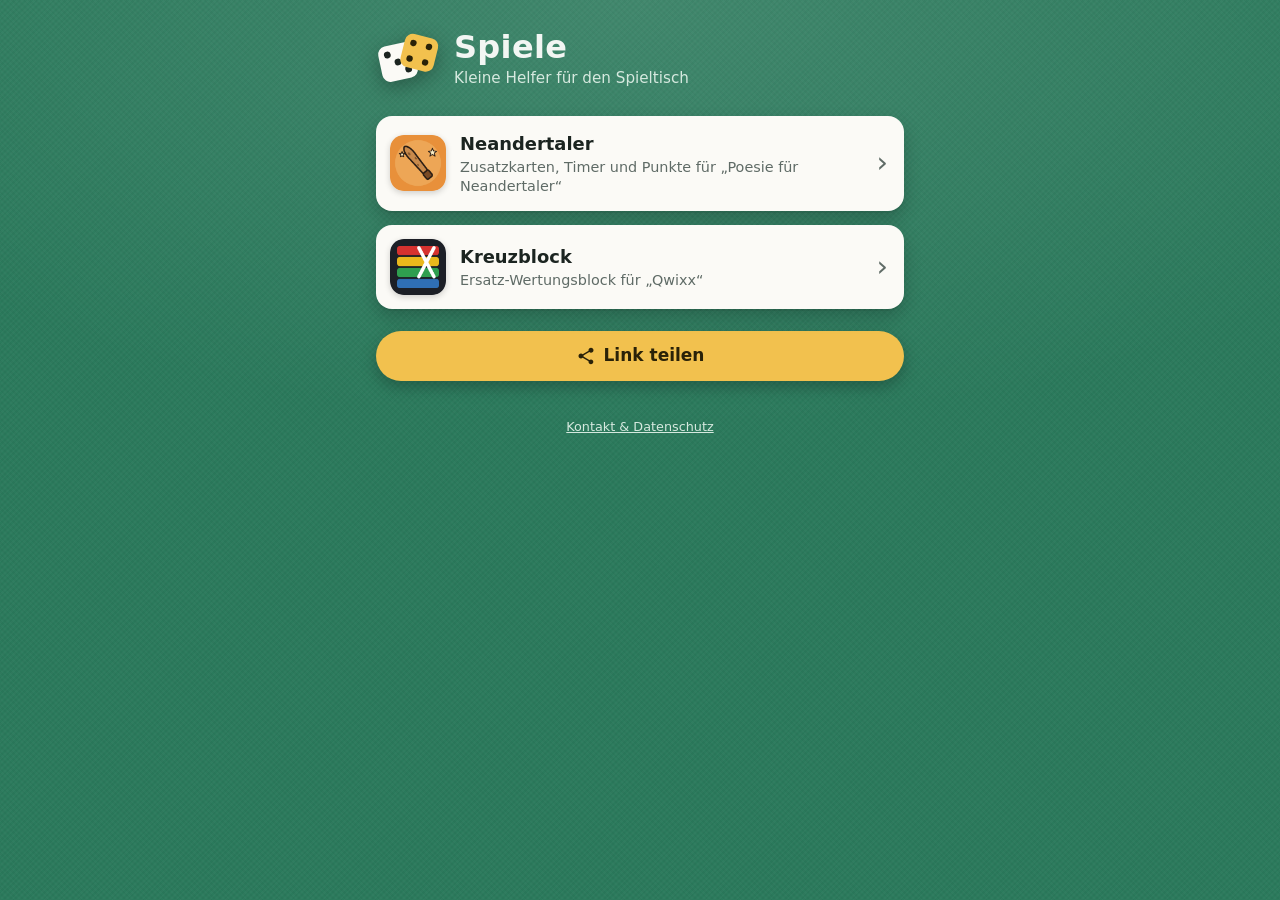
==== index.html @ 778bc6d5 "Übersicht als installierbarer Launcher - manifest.webmanifest mit Schnellstarts in Neandertaler und " ====
<!DOCTYPE html>
<html lang="de">
<head>
<meta charset="utf-8">
<meta name="viewport" content="width=device-width, initial-scale=1, viewport-fit=cover">
<meta name="robots" content="noindex, nofollow">
<title>Spiele</title>
<meta name="theme-color" content="#1d5a45">
<link rel="icon" href="favicon.svg" type="image/svg+xml">
<link rel="manifest" href="manifest.webmanifest">
<link rel="apple-touch-icon" href="icons/apple-touch-icon.png">
<meta name="apple-mobile-web-app-capable" content="yes">
<meta name="mobile-web-app-capable" content="yes">
<meta name="apple-mobile-web-app-title" content="Spiele">
<link rel="stylesheet" href="site.css">
</head>
<body>
<main>
  <header class="brand">
    <svg xmlns="http://www.w3.org/2000/svg" viewBox="0 0 64 64" width="64" height="64" aria-hidden="true">
      <g transform="rotate(-12 22 34)">
        <rect x="4" y="16" width="36" height="36" rx="8" fill="#fbfaf6"/>
        <g fill="#1b2420"><circle cx="13" cy="25" r="3.4"/><circle cx="22" cy="34" r="3.4"/><circle cx="31" cy="43" r="3.4"/></g>
      </g>
      <g transform="rotate(14 44 26)">
        <rect x="26" y="8" width="34" height="34" rx="8" fill="#f2c14e"/>
        <g fill="#2a2208"><circle cx="35" cy="17" r="3.2"/><circle cx="51" cy="17" r="3.2"/><circle cx="35" cy="33" r="3.2"/><circle cx="51" cy="33" r="3.2"/></g>
      </g>
    </svg>
    <div><h1>Spiele</h1><p>Kleine Helfer für den Spieltisch</p></div>
  </header>
  <ul class="games">
    <li>
      <a href="neandertaler/">
        <img src="neandertaler/icons/icon-192.png" alt="" width="56" height="56">
        <div><strong>Neandertaler</strong>
          <span>Zusatzkarten, Timer und Punkte für „Poesie für Neandertaler“</span></div>
      </a>
    </li>
    <li>
      <a href="kreuzblock/">
        <img src="kreuzblock/icons/icon-192.png" alt="" width="56" height="56">
        <div><strong>Kreuzblock</strong>
          <span>Ersatz-Wertungsblock für „Qwixx“</span></div>
      </a>
    </li>
  </ul>

  <button type="button" class="share" id="share">
    <svg viewBox="0 0 24 24" width="20" height="20" aria-hidden="true"><path fill="currentColor"
      d="M18 16.1c-.8 0-1.4.3-2 .8l-7.1-4.2c.1-.2.1-.5.1-.7s0-.5-.1-.7L16 7.2c.5.5 1.2.8 2 .8 1.7 0 3-1.3 3-3s-1.3-3-3-3-3 1.3-3 3c0 .2 0 .5.1.7L8 9.8C7.5 9.3 6.8 9 6 9c-1.7 0-3 1.3-3 3s1.3 3 3 3c.8 0 1.5-.3 2-.8l7.1 4.2c-.1.2-.1.4-.1.6 0 1.6 1.3 2.9 2.9 2.9s2.9-1.3 2.9-2.9-1.2-2.9-2.8-2.9z"/></svg>
    Link teilen
  </button>
  <p class="share-msg" id="shareMsg" role="status" hidden></p>

  <button type="button" class="install" id="install" hidden>Als App installieren</button>

  <footer><a href="kontakt.html">Kontakt &amp; Datenschutz</a></footer>
</main>
<script>
  // Teilt die Adresse der Übersicht: auf dem Handy über den Teilen-Dialog,
  // sonst wird der Link in die Zwischenablage kopiert.
  (function () {
    var btn = document.getElementById('share');
    var msg = document.getElementById('shareMsg');
    var url = location.origin + location.pathname.replace(/index\.html$/, '');
    var timer;

    function say(text) {
      msg.textContent = text;
      msg.hidden = false;
      clearTimeout(timer);
      timer = setTimeout(function () { msg.hidden = true; }, 4000);
    }

    function copy() {
      if (navigator.clipboard && window.isSecureContext) {
        navigator.clipboard.writeText(url).then(function () {
          say('Link kopiert: ' + url);
        }, function () { say(url); });
      } else {
        say(url);
      }
    }

    btn.addEventListener('click', function () {
      if (navigator.share) {
        navigator.share({ title: 'Spiele', text: 'Kleine Spiele-Helfer fürs Handy:', url: url })
          .catch(function (err) { if (err && err.name !== 'AbortError') copy(); });
      } else {
        copy();
      }
    });
  })();
</script>
<script>
  // Launcher: Service Worker der Übersicht und Installations-Knopf, wo der
  // Browser das anbietet (Chrome/Android). Auf dem iPhone: Teilen → „Zum Home-Bildschirm“.
  (function () {
    if ('serviceWorker' in navigator) {
      window.addEventListener('load', function () {
        navigator.serviceWorker.register('sw.js', { scope: './' }).catch(function () {});
      });
    }
    var prompt = null;
    var btn = document.getElementById('install');
    window.addEventListener('beforeinstallprompt', function (e) {
      e.preventDefault();
      prompt = e;
      btn.hidden = false;
    });
    btn.addEventListener('click', function () {
      if (!prompt) return;
      prompt.prompt();
      prompt.userChoice.finally(function () { prompt = null; btn.hidden = true; });
    });
    window.addEventListener('appinstalled', function () { btn.hidden = true; });
  })();
</script>
</body>
</html>
---- site.css ----
/* Gemeinsame Gestaltung für Übersicht und Kontaktseite: Spieltisch mit Filz.
   Die Spiele bringen ihr eigenes CSS mit. */

:root {
  --felt: #1d5a45;
  --felt-dark: #154535;
  --card: #fbfaf6;
  --card-text: #1b2420;
  --card-muted: #5f6b66;
  --text: #f2f6f3;
  --muted: #b9d0c5;
  --gold: #f2c14e;
  --shadow: 0 2px 0 rgb(0 0 0 / .08), 0 10px 24px rgb(0 0 0 / .28);
  color-scheme: dark;
}

@media (prefers-color-scheme: light) {
  :root {
    --felt: #2b7a5c;
    --felt-dark: #226a4f;
    --muted: #d6e9df;
    --shadow: 0 2px 0 rgb(0 0 0 / .06), 0 8px 18px rgb(0 0 0 / .2);
  }
}

* { box-sizing: border-box; }

html { background: var(--felt-dark); }

body {
  margin: 0;
  min-height: 100dvh;
  color: var(--text);
  font: 17px/1.55 system-ui, -apple-system, "Segoe UI", Roboto, sans-serif;
  /* Filz: weiche Lichtmitte, feine Körnung aus zwei Verläufen */
  background:
    radial-gradient(120% 80% at 50% 0%, rgb(255 255 255 / .10), transparent 60%),
    repeating-linear-gradient(45deg, rgb(0 0 0 / .035) 0 2px, transparent 2px 4px),
    repeating-linear-gradient(-45deg, rgb(255 255 255 / .025) 0 2px, transparent 2px 4px),
    var(--felt);
  background-attachment: fixed;
}

main {
  max-width: 560px;
  margin: 0 auto;
  padding: calc(20px + env(safe-area-inset-top, 0px)) 16px calc(28px + env(safe-area-inset-bottom, 0px));
}

a { color: var(--muted); }

/* ------------------------------------------------ Kopf */

.brand { display: flex; align-items: center; gap: 14px; margin: 8px 0 24px; }
.brand svg { flex: none; filter: drop-shadow(0 6px 10px rgb(0 0 0 / .3)); }
.brand h1 { margin: 0; font-size: 2rem; line-height: 1.1; letter-spacing: .01em; }
.brand p { margin: 2px 0 0; color: var(--muted); font-size: .95rem; }

/* ------------------------------------------------ Spielkarten */

.games { list-style: none; margin: 0; padding: 0; display: grid; gap: 14px; }
.games a {
  position: relative;
  display: flex;
  align-items: center;
  gap: 14px;
  padding: 14px 40px 14px 14px;
  border-radius: 16px;
  background: var(--card);
  color: var(--card-text);
  text-decoration: none;
  box-shadow: var(--shadow);
  transition: transform .12s ease;
}
.games a::after {
  content: "›";
  position: absolute;
  right: 16px;
  top: 50%;
  transform: translateY(-52%);
  font-size: 1.8rem;
  color: var(--card-muted);
}
.games a:hover { transform: translateY(-2px); }
.games a:active { transform: scale(.985); }
.games a:focus-visible { outline: 3px solid var(--gold); outline-offset: 3px; }
.games img { border-radius: 14px; flex: none; box-shadow: 0 2px 6px rgb(0 0 0 / .18); }
.games strong { display: block; font-size: 1.12rem; }
.games span { display: block; color: var(--card-muted); font-size: .9rem; line-height: 1.35; }

/* ------------------------------------------------ Teilen */

.share {
  appearance: none;
  display: flex;
  align-items: center;
  justify-content: center;
  gap: 8px;
  width: 100%;
  margin-top: 22px;
  min-height: 50px;
  padding: 10px 16px;
  border-radius: 999px;
  border: 0;
  background: var(--gold);
  color: #2a2208;
  font: inherit;
  font-weight: 700;
  cursor: pointer;
  touch-action: manipulation;
  box-shadow: 0 6px 16px rgb(0 0 0 / .25);
}
.share:active { transform: scale(.98); }
.share:focus-visible { outline: 3px solid var(--card); outline-offset: 3px; }
.share-msg { margin: 10px 0 0; text-align: center; font-size: .85rem; color: var(--muted); word-break: break-all; }
.share-msg[hidden] { display: none; }

.install {
  appearance: none;
  display: block;
  width: 100%;
  margin-top: 12px;
  min-height: 46px;
  border-radius: 999px;
  border: 2px solid rgb(255 255 255 / .55);
  background: transparent;
  color: var(--text);
  font: inherit;
  font-weight: 600;
  cursor: pointer;
}
.install[hidden] { display: none; }

footer { margin-top: 36px; text-align: center; font-size: .8rem; }

/* ------------------------------------------------ Kontaktseite */

.paper {
  background: var(--card);
  color: var(--card-text);
  border-radius: 16px;
  padding: 18px 18px 14px;
  box-shadow: var(--shadow);
}
.paper a { color: #1d5a45; }
.paper h1 { font-size: 1.6rem; margin: 0 0 6px; }
.paper h2 { font-size: 1.15rem; margin: 22px 0 6px; color: #1d5a45; }
.paper h3 { font-size: 1rem; margin: 16px 0 4px; }
.paper p { margin: 0 0 8px; }
.back { display: inline-block; margin-bottom: 12px; text-decoration: none; font-weight: 600; color: var(--text); }
.small { font-size: .8rem; color: var(--card-muted); }
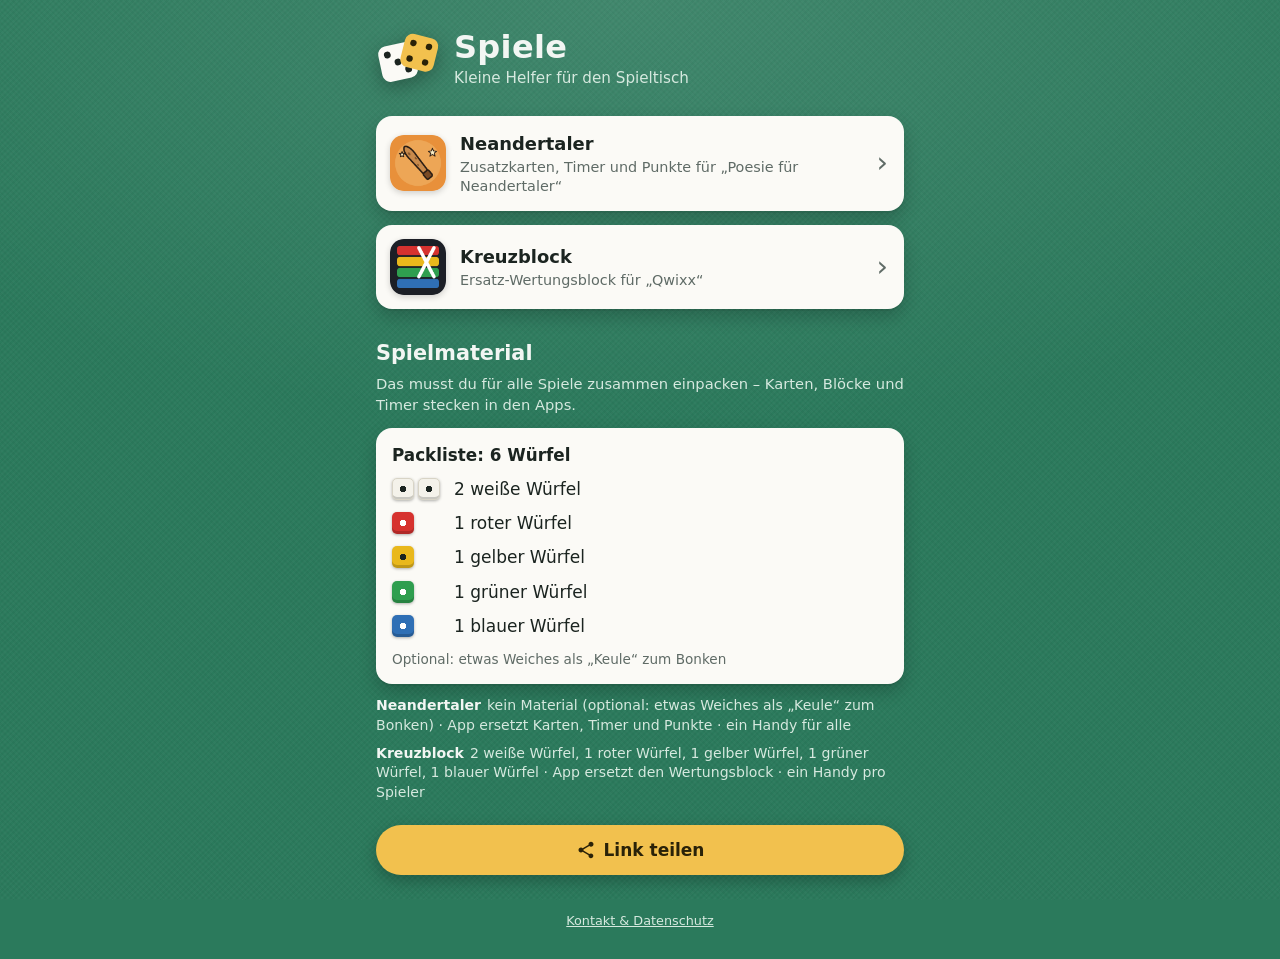
==== commit e3a1af75: "Übersicht: Spielmaterial mit Packliste Abschnitt „Spielmaterial“: Packliste für alle Spiele zusammen" ====
--- a/index.html
+++ b/index.html
@@ -46,6 +46,14 @@
     </li>
   </ul>
 
+  <section class="material" aria-labelledby="matTitle">
+    <h2 id="matTitle">Spielmaterial</h2>
+    <p class="material-intro">Das musst du für alle Spiele zusammen einpacken –
+      Karten, Blöcke und Timer stecken in den Apps.</p>
+    <div class="pack" id="pack"></div>
+    <ul class="per-game" id="perGame"></ul>
+  </section>
+
   <button type="button" class="share" id="share">
     <svg viewBox="0 0 24 24" width="20" height="20" aria-hidden="true"><path fill="currentColor"
       d="M18 16.1c-.8 0-1.4.3-2 .8l-7.1-4.2c.1-.2.1-.5.1-.7s0-.5-.1-.7L16 7.2c.5.5 1.2.8 2 .8 1.7 0 3-1.3 3-3s-1.3-3-3-3-3 1.3-3 3c0 .2 0 .5.1.7L8 9.8C7.5 9.3 6.8 9 6 9c-1.7 0-3 1.3-3 3s1.3 3 3 3c.8 0 1.5-.3 2-.8l7.1 4.2c-.1.2-.1.4-.1.6 0 1.6 1.3 2.9 2.9 2.9s2.9-1.3 2.9-2.9-1.2-2.9-2.8-2.9z"/></svg>
@@ -57,6 +65,102 @@
 
   <footer><a href="kontakt.html">Kontakt &amp; Datenschutz</a></footer>
 </main>
+<script>
+  // Spielmaterial: pro Spiel, was auf den Tisch muss. Neues Spiel hier eintragen.
+  // Gleiche Dinge teilen sich die Spiele (man spielt nacheinander), deshalb
+  // braucht die Packliste von jedem Teil nur die größte Anzahl eines Spiels.
+  (function () {
+    var ITEMS = {
+      'wuerfel-weiss': { name: 'weiße Würfel', die: 'white' },
+      'wuerfel-rot':   { name: 'roter Würfel', plural: 'rote Würfel', die: 'red' },
+      'wuerfel-gelb':  { name: 'gelber Würfel', plural: 'gelbe Würfel', die: 'yellow' },
+      'wuerfel-gruen': { name: 'grüner Würfel', plural: 'grüne Würfel', die: 'green' },
+      'wuerfel-blau':  { name: 'blauer Würfel', plural: 'blaue Würfel', die: 'blue' },
+      'keule':         { name: 'etwas Weiches als „Keule“ zum Bonken' }
+    };
+    var GAMES = [
+      {
+        name: 'Neandertaler',
+        need: [],
+        optional: [['keule', 1]],
+        app: 'Karten, Timer und Punkte',
+        phones: 'ein Handy für alle'
+      },
+      {
+        name: 'Kreuzblock',
+        need: [['wuerfel-weiss', 2], ['wuerfel-rot', 1], ['wuerfel-gelb', 1],
+               ['wuerfel-gruen', 1], ['wuerfel-blau', 1]],
+        optional: [],
+        app: 'den Wertungsblock',
+        phones: 'ein Handy pro Spieler'
+      }
+    ];
+
+    function label(id, n) {
+      var it = ITEMS[id];
+      return n + ' ' + (n > 1 && it.plural ? it.plural : it.name);
+    }
+    function chip(id, n) {
+      var it = ITEMS[id], li = document.createElement('li');
+      if (it.die) {
+        var dice = document.createElement('span');
+        dice.className = 'dice-row';
+        for (var i = 0; i < n; i++) {
+          var d = document.createElement('span');
+          d.className = 'die die-' + it.die;
+          dice.appendChild(d);
+        }
+        li.appendChild(dice);
+      }
+      li.appendChild(document.createTextNode(label(id, n)));
+      return li;
+    }
+
+    // Packliste: größte Anzahl je Teil über alle Spiele
+    var need = {}, opt = {};
+    GAMES.forEach(function (g) {
+      g.need.forEach(function (x) { need[x[0]] = Math.max(need[x[0]] || 0, x[1]); });
+      g.optional.forEach(function (x) { opt[x[0]] = Math.max(opt[x[0]] || 0, x[1]); });
+    });
+    var pack = document.getElementById('pack');
+    var ul = document.createElement('ul');
+    ul.className = 'pack-list';
+    Object.keys(ITEMS).forEach(function (id) { if (need[id]) ul.appendChild(chip(id, need[id])); });
+    var total = Object.keys(need).filter(function (id) { return ITEMS[id].die; })
+      .reduce(function (s, id) { return s + need[id]; }, 0);
+    var h = document.createElement('p');
+    h.className = 'pack-head';
+    h.textContent = total ? 'Packliste: ' + total + ' Würfel' : 'Packliste';
+    pack.appendChild(h);
+    pack.appendChild(ul);
+    var optIds = Object.keys(opt).filter(function (id) { return !need[id]; });
+    if (optIds.length) {
+      var o = document.createElement('p');
+      o.className = 'pack-optional';
+      o.textContent = 'Optional: ' + optIds.map(function (id) { return ITEMS[id].name; }).join(', ');
+      pack.appendChild(o);
+    }
+
+    // Pro Spiel
+    var per = document.getElementById('perGame');
+    GAMES.forEach(function (g) {
+      var li = document.createElement('li');
+      var t = document.createElement('strong');
+      t.textContent = g.name;
+      var d = document.createElement('span');
+      var parts = g.need.length
+        ? g.need.map(function (x) { return label(x[0], x[1]); }).join(', ')
+        : 'kein Material';
+      if (g.optional.length) {
+        parts += ' (optional: ' + g.optional.map(function (x) { return ITEMS[x[0]].name; }).join(', ') + ')';
+      }
+      d.textContent = parts + ' · App ersetzt ' + g.app + ' · ' + g.phones;
+      li.appendChild(t);
+      li.appendChild(d);
+      per.appendChild(li);
+    });
+  })();
+</script>
 <script>
   // Teilt die Adresse der Übersicht: auf dem Handy über den Teilen-Dialog,
   // sonst wird der Link in die Zwischenablage kopiert.
--- a/site.css
+++ b/site.css
@@ -88,6 +88,40 @@
 .games strong { display: block; font-size: 1.12rem; }
 .games span { display: block; color: var(--card-muted); font-size: .9rem; line-height: 1.35; }
 
+/* ------------------------------------------------ Spielmaterial */
+
+.material { margin-top: 28px; }
+.material h2 { margin: 0 0 4px; font-size: 1.3rem; }
+.material-intro { margin: 0 0 12px; color: var(--muted); font-size: .92rem; line-height: 1.45; }
+.pack {
+  background: var(--card);
+  color: var(--card-text);
+  border-radius: 16px;
+  padding: 14px 16px;
+  box-shadow: var(--shadow);
+}
+.pack-head { margin: 0 0 8px; font-weight: 800; font-size: 1.05rem; }
+.pack-list { list-style: none; margin: 0; padding: 0; display: grid; gap: 8px; }
+.pack-list li { display: flex; align-items: center; gap: 10px; }
+.pack-optional { margin: 10px 0 0; font-size: .85rem; color: var(--card-muted); }
+.dice-row { display: inline-flex; gap: 4px; min-width: 52px; }
+.die {
+  width: 22px; height: 22px;
+  border-radius: 5px;
+  box-shadow: inset 0 -3px 0 rgb(0 0 0 / .18), 0 1px 3px rgb(0 0 0 / .3);
+  background-image: radial-gradient(circle, var(--pip, #1b2420) 0 3px, transparent 3.5px);
+  flex: none;
+}
+.die-white { background-color: #f4f2ea; outline: 1px solid #d8d4c6; outline-offset: -1px; }
+.die-red { background-color: #d6322f; --pip: #fff; }
+.die-yellow { background-color: #e9b81c; }
+.die-green { background-color: #2f9e4f; --pip: #fff; }
+.die-blue { background-color: #2f6fb5; --pip: #fff; }
+
+.per-game { list-style: none; margin: 12px 0 0; padding: 0; display: grid; gap: 8px; }
+.per-game li { font-size: .88rem; line-height: 1.4; color: var(--muted); }
+.per-game strong { color: var(--text); margin-right: 6px; }
+
 /* ------------------------------------------------ Teilen */
 
 .share {
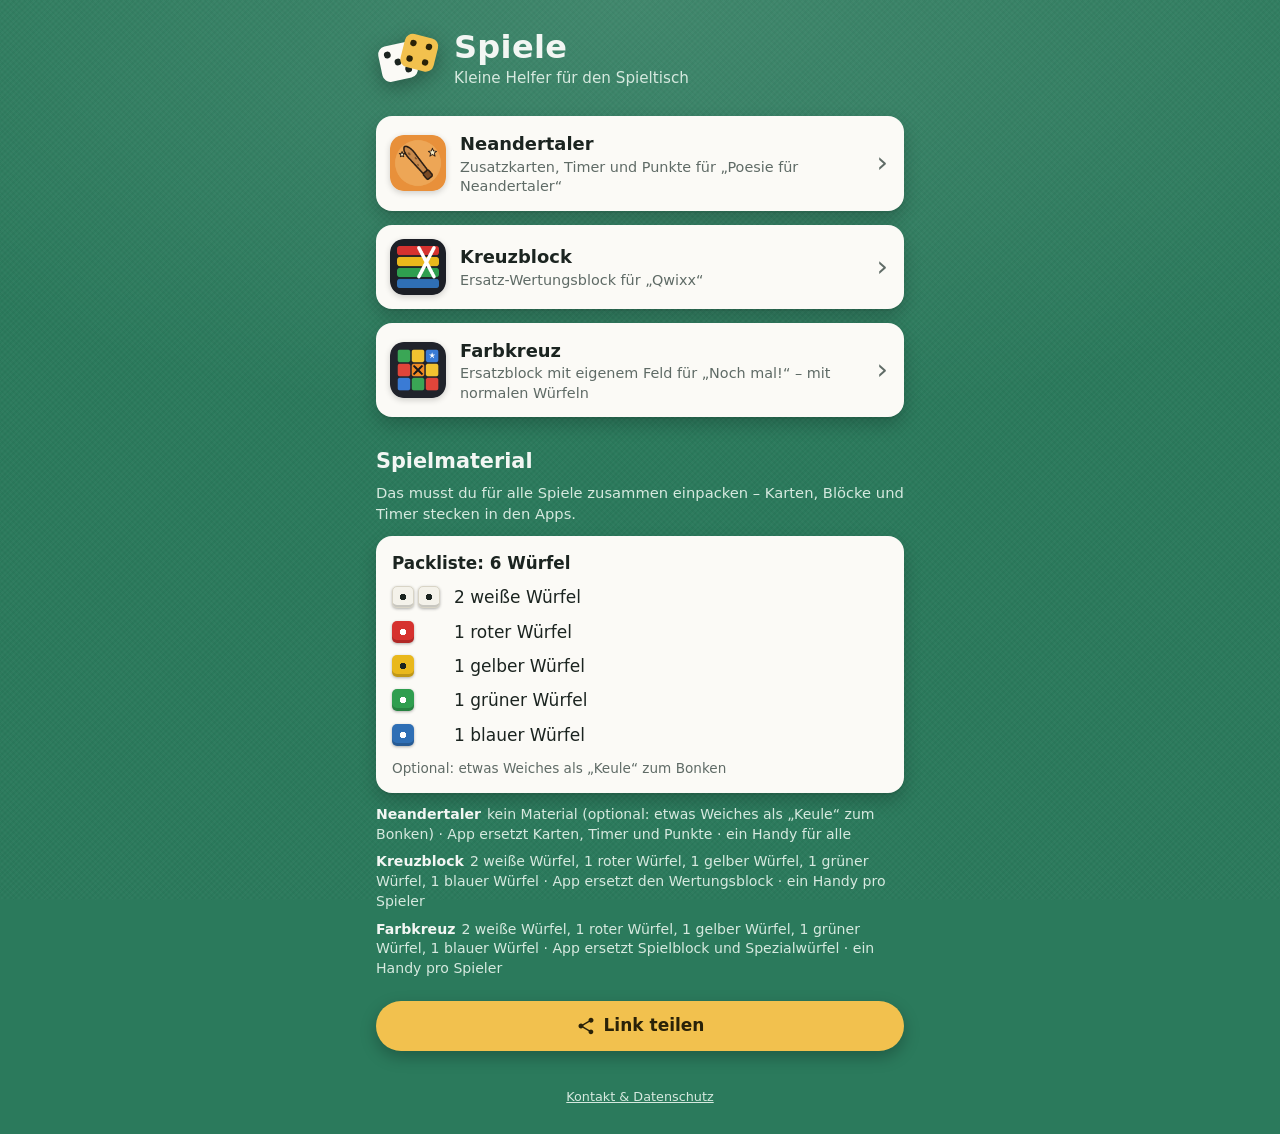
==== commit 6d3c8926: "Farbkreuz: Ersatzblock für „Noch mal!“ mit eigenem Spielfeld Neues Spiel mit eigenem 15×7-Feld (tool" ====
--- a/index.html
+++ b/index.html
@@ -44,6 +44,13 @@
           <span>Ersatz-Wertungsblock für „Qwixx“</span></div>
       </a>
     </li>
+    <li>
+      <a href="farbkreuz/">
+        <img src="farbkreuz/icons/icon-192.png" alt="" width="56" height="56">
+        <div><strong>Farbkreuz</strong>
+          <span>Ersatzblock mit eigenem Feld für „Noch mal!“ – mit normalen Würfeln</span></div>
+      </a>
+    </li>
   </ul>
 
   <section class="material" aria-labelledby="matTitle">
@@ -93,6 +100,15 @@
         optional: [],
         app: 'den Wertungsblock',
         phones: 'ein Handy pro Spieler'
+      },
+      {
+        name: 'Farbkreuz',
+        // Farbwürfel = rot, gelb, grün; Zahlwürfel = beide weißen und der blaue
+        need: [['wuerfel-weiss', 2], ['wuerfel-rot', 1], ['wuerfel-gelb', 1],
+               ['wuerfel-gruen', 1], ['wuerfel-blau', 1]],
+        optional: [],
+        app: 'Spielblock und Spezialwürfel',
+        phones: 'ein Handy pro Spieler'
       }
     ];
 
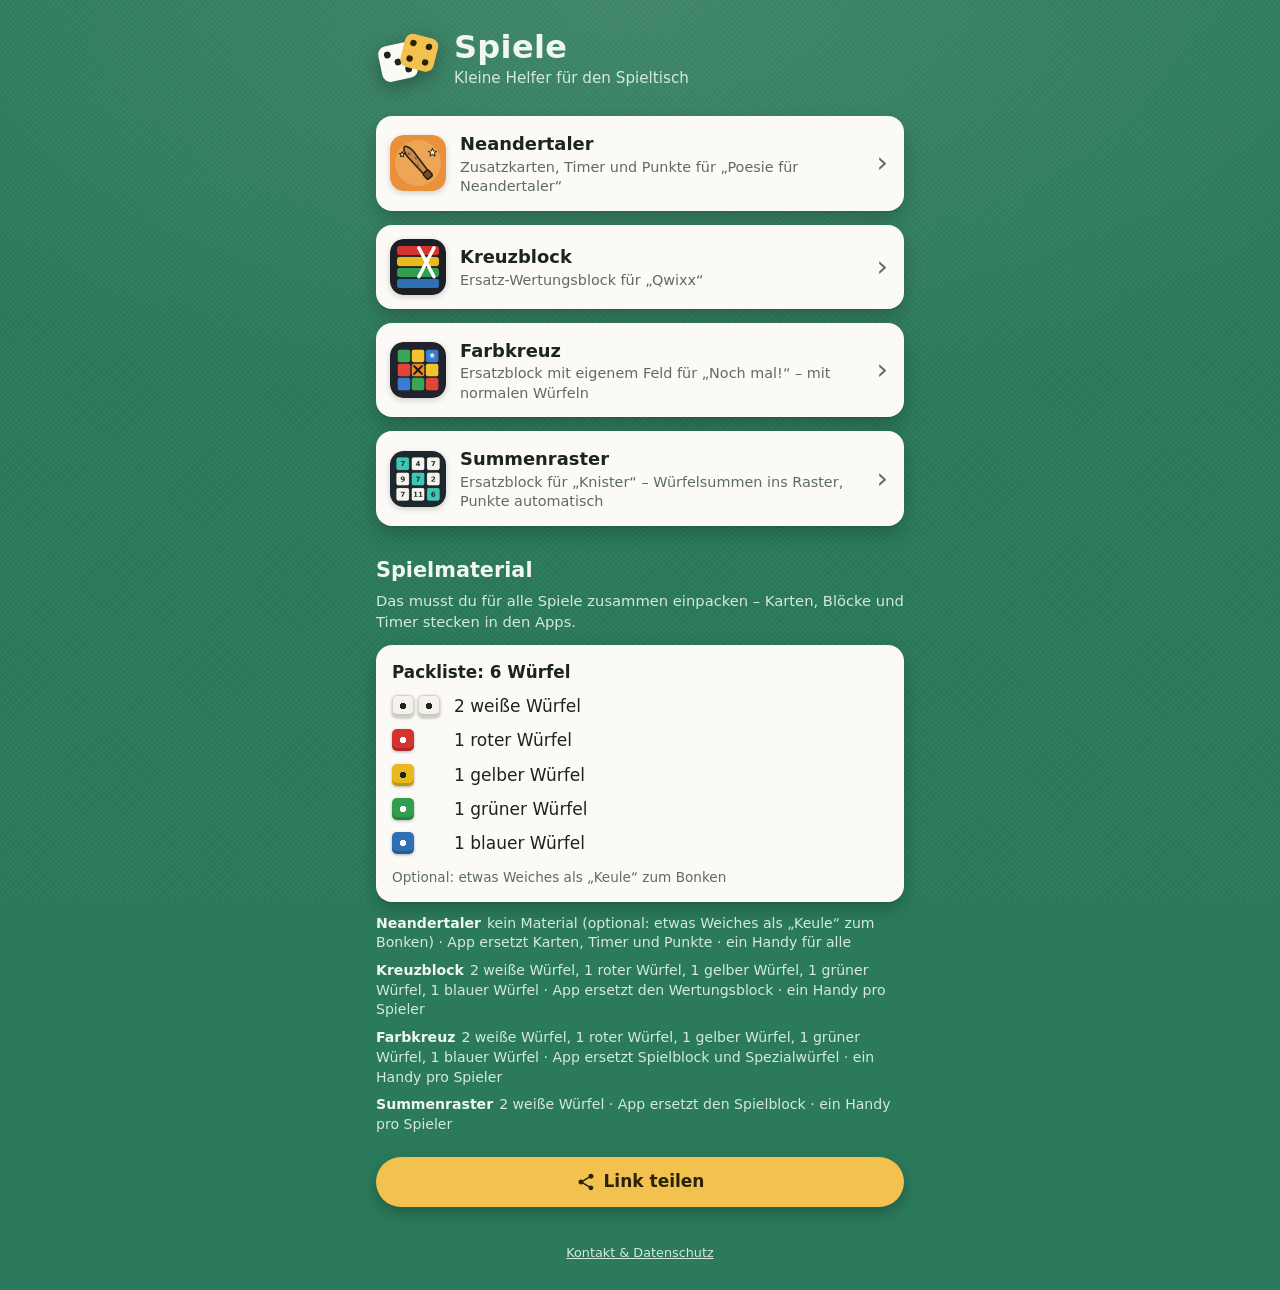
==== commit 492754b6: "Summenraster: Ersatzblock für „Knister“ 5×5-Raster, gewürfelte Summe und Feld in beliebiger Reihenfo" ====
--- a/index.html
+++ b/index.html
@@ -51,6 +51,13 @@
           <span>Ersatzblock mit eigenem Feld für „Noch mal!“ – mit normalen Würfeln</span></div>
       </a>
     </li>
+    <li>
+      <a href="summenraster/">
+        <img src="summenraster/icons/icon-192.png" alt="" width="56" height="56">
+        <div><strong>Summenraster</strong>
+          <span>Ersatzblock für „Knister“ – Würfelsummen ins Raster, Punkte automatisch</span></div>
+      </a>
+    </li>
   </ul>
 
   <section class="material" aria-labelledby="matTitle">
@@ -108,6 +115,13 @@
                ['wuerfel-gruen', 1], ['wuerfel-blau', 1]],
         optional: [],
         app: 'Spielblock und Spezialwürfel',
+        phones: 'ein Handy pro Spieler'
+      },
+      {
+        name: 'Summenraster',
+        need: [['wuerfel-weiss', 2]],
+        optional: [],
+        app: 'den Spielblock',
         phones: 'ein Handy pro Spieler'
       }
     ];
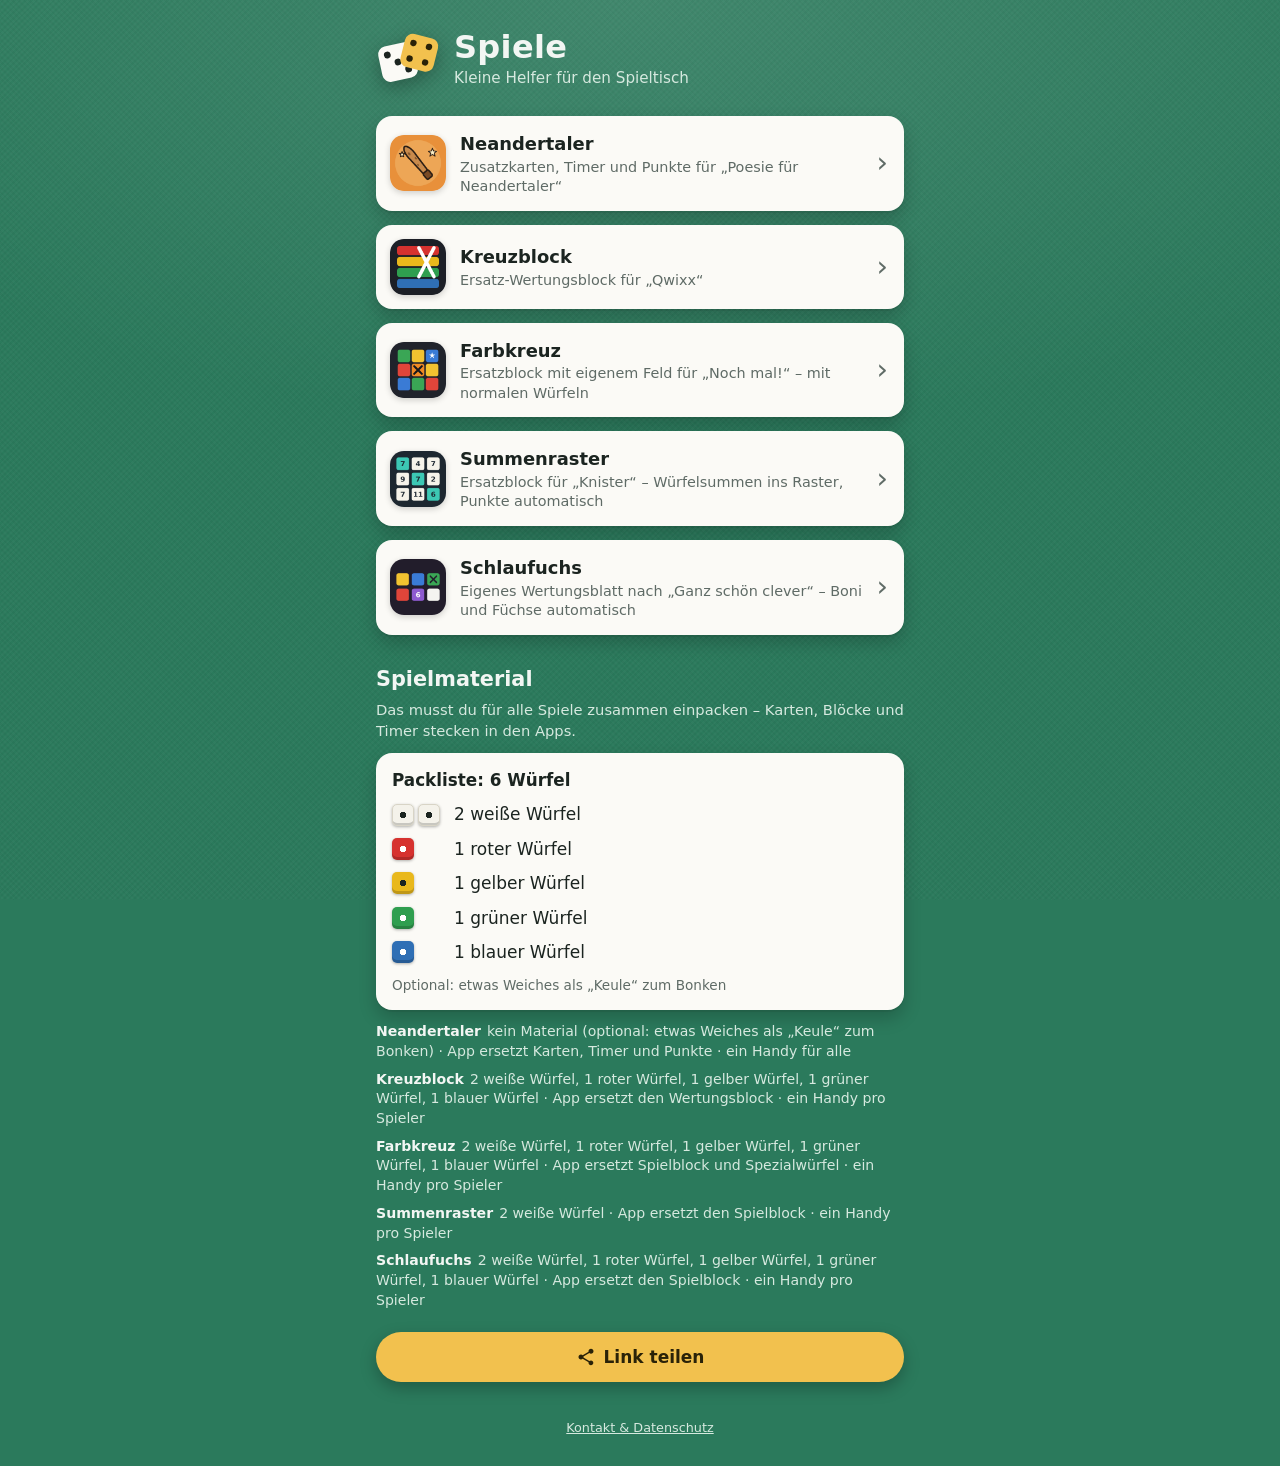
==== commit 0e07f211: "Schlaufuchs: Wertungsblatt nach „Ganz schön clever“ Eigenes Blatt mit gleicher Mechanik: Gelb, Blau," ====
--- a/index.html
+++ b/index.html
@@ -58,6 +58,13 @@
           <span>Ersatzblock für „Knister“ – Würfelsummen ins Raster, Punkte automatisch</span></div>
       </a>
     </li>
+    <li>
+      <a href="schlaufuchs/">
+        <img src="schlaufuchs/icons/icon-192.png" alt="" width="56" height="56">
+        <div><strong>Schlaufuchs</strong>
+          <span>Eigenes Wertungsblatt nach „Ganz schön clever“ – Boni und Füchse automatisch</span></div>
+      </a>
+    </li>
   </ul>
 
   <section class="material" aria-labelledby="matTitle">
@@ -120,6 +127,15 @@
       {
         name: 'Summenraster',
         need: [['wuerfel-weiss', 2]],
+        optional: [],
+        app: 'den Spielblock',
+        phones: 'ein Handy pro Spieler'
+      },
+      {
+        name: 'Schlaufuchs',
+        // ein weißer Würfel mit Punkt markiert = Lila, Rot statt Orange
+        need: [['wuerfel-weiss', 2], ['wuerfel-rot', 1], ['wuerfel-gelb', 1],
+               ['wuerfel-gruen', 1], ['wuerfel-blau', 1]],
         optional: [],
         app: 'den Spielblock',
         phones: 'ein Handy pro Spieler'
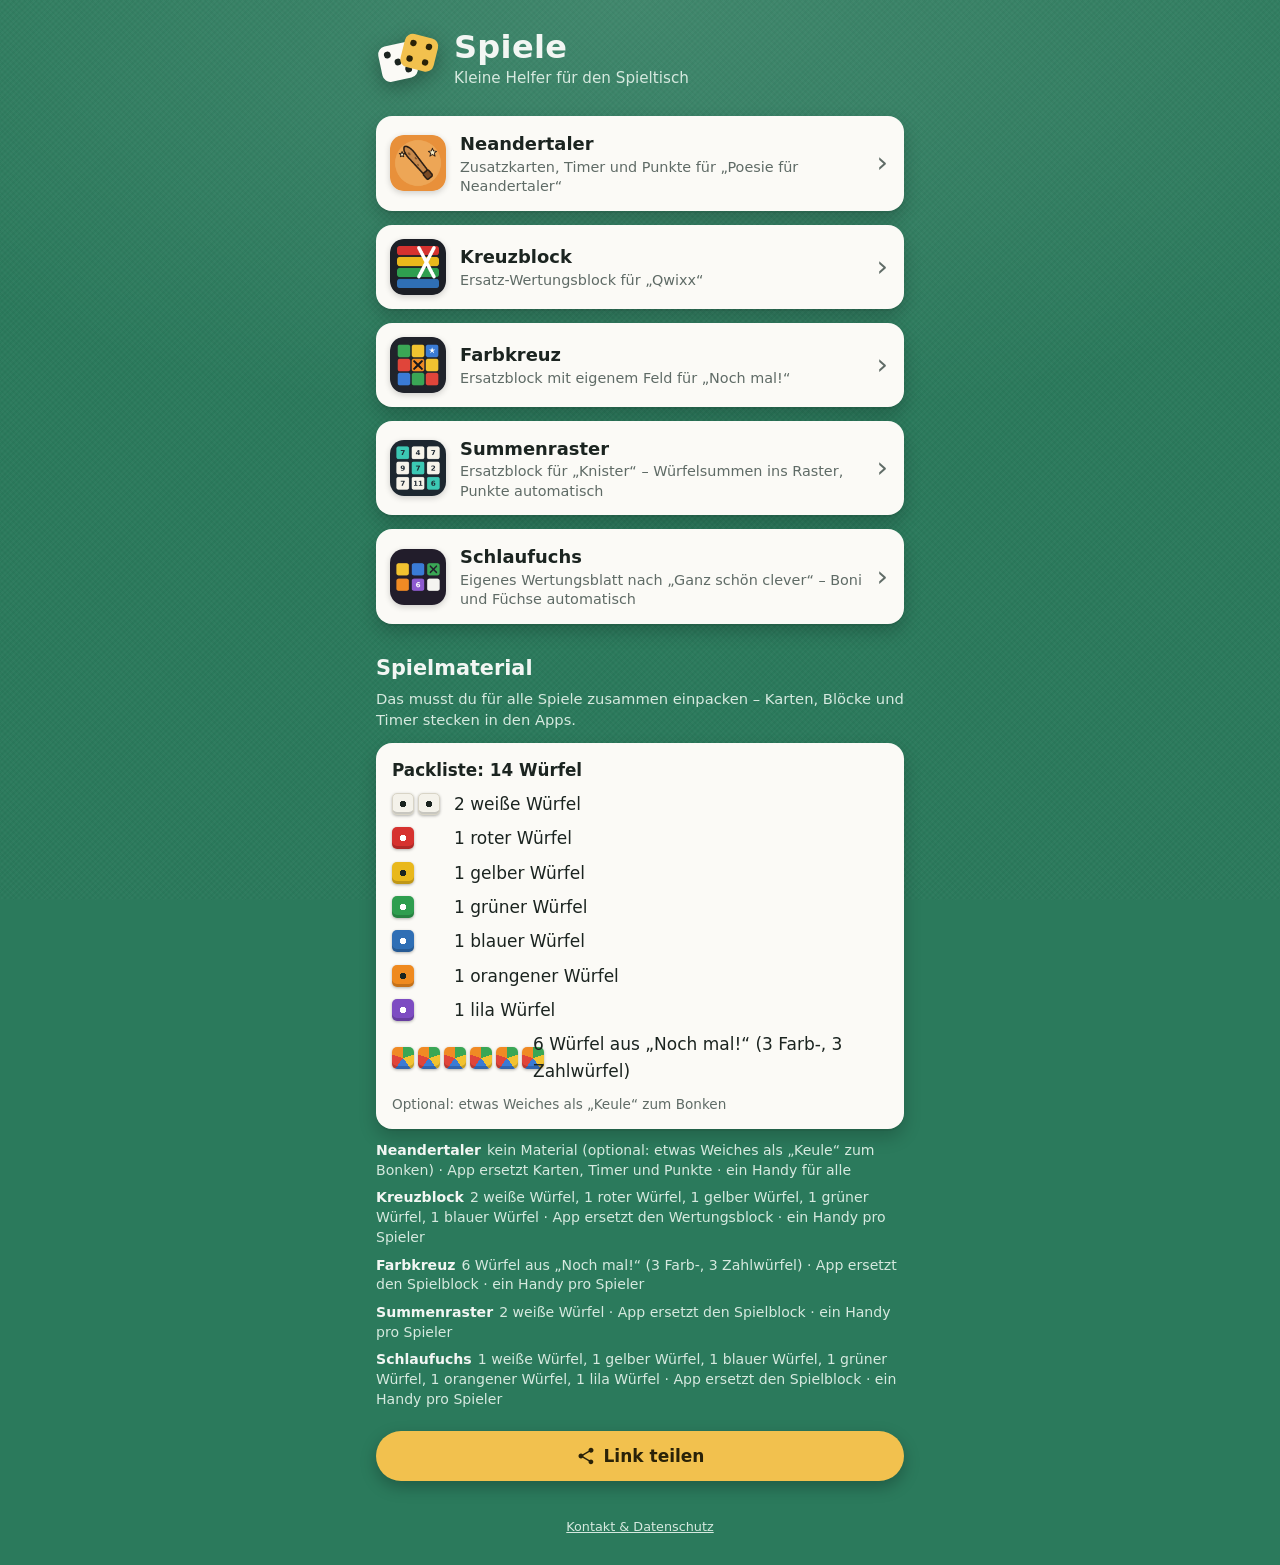
==== commit 55f6125e: "Originalwürfel, alternative Blöcke, Punktetabelle im Summenraster - Schlaufuchs: Würfel in Originalf" ====
--- a/index.html
+++ b/index.html
@@ -48,7 +48,7 @@
       <a href="farbkreuz/">
         <img src="farbkreuz/icons/icon-192.png" alt="" width="56" height="56">
         <div><strong>Farbkreuz</strong>
-          <span>Ersatzblock mit eigenem Feld für „Noch mal!“ – mit normalen Würfeln</span></div>
+          <span>Ersatzblock mit eigenem Feld für „Noch mal!“</span></div>
       </a>
     </li>
     <li>
@@ -97,6 +97,9 @@
       'wuerfel-gelb':  { name: 'gelber Würfel', plural: 'gelbe Würfel', die: 'yellow' },
       'wuerfel-gruen': { name: 'grüner Würfel', plural: 'grüne Würfel', die: 'green' },
       'wuerfel-blau':  { name: 'blauer Würfel', plural: 'blaue Würfel', die: 'blue' },
+      'wuerfel-orange': { name: 'orangener Würfel', plural: 'orangene Würfel', die: 'orange' },
+      'wuerfel-lila':  { name: 'lila Würfel', plural: 'lila Würfel', die: 'purple' },
+      'wuerfel-nochmal': { name: 'Würfel aus „Noch mal!“ (3 Farb-, 3 Zahlwürfel)', die: 'nochmal' },
       'keule':         { name: 'etwas Weiches als „Keule“ zum Bonken' }
     };
     var GAMES = [
@@ -117,11 +120,9 @@
       },
       {
         name: 'Farbkreuz',
-        // Farbwürfel = rot, gelb, grün; Zahlwürfel = beide weißen und der blaue
-        need: [['wuerfel-weiss', 2], ['wuerfel-rot', 1], ['wuerfel-gelb', 1],
-               ['wuerfel-gruen', 1], ['wuerfel-blau', 1]],
-        optional: [],
-        app: 'Spielblock und Spezialwürfel',
+        need: [['wuerfel-nochmal', 6]],
+        optional: [],
+        app: 'den Spielblock',
         phones: 'ein Handy pro Spieler'
       },
       {
@@ -133,9 +134,9 @@
       },
       {
         name: 'Schlaufuchs',
-        // ein weißer Würfel mit Punkt markiert = Lila, Rot statt Orange
-        need: [['wuerfel-weiss', 2], ['wuerfel-rot', 1], ['wuerfel-gelb', 1],
-               ['wuerfel-gruen', 1], ['wuerfel-blau', 1]],
+        // Originalfarben: Weiß, Gelb, Blau, Grün, Orange, Lila
+        need: [['wuerfel-weiss', 1], ['wuerfel-gelb', 1], ['wuerfel-blau', 1],
+               ['wuerfel-gruen', 1], ['wuerfel-orange', 1], ['wuerfel-lila', 1]],
         optional: [],
         app: 'den Spielblock',
         phones: 'ein Handy pro Spieler'
--- a/site.css
+++ b/site.css
@@ -117,6 +117,9 @@
 .die-yellow { background-color: #e9b81c; }
 .die-green { background-color: #2f9e4f; --pip: #fff; }
 .die-blue { background-color: #2f6fb5; --pip: #fff; }
+.die-orange { background-color: #ef8a1f; }
+.die-purple { background-color: #7d4cc2; --pip: #fff; }
+.die-nochmal { background: conic-gradient(#3aa655 0 20%, #f2c230 0 40%, #3a7bd5 0 60%, #e0453a 0 80%, #f08a24 0); }
 
 .per-game { list-style: none; margin: 12px 0 0; padding: 0; display: grid; gap: 8px; }
 .per-game li { font-size: .88rem; line-height: 1.4; color: var(--muted); }
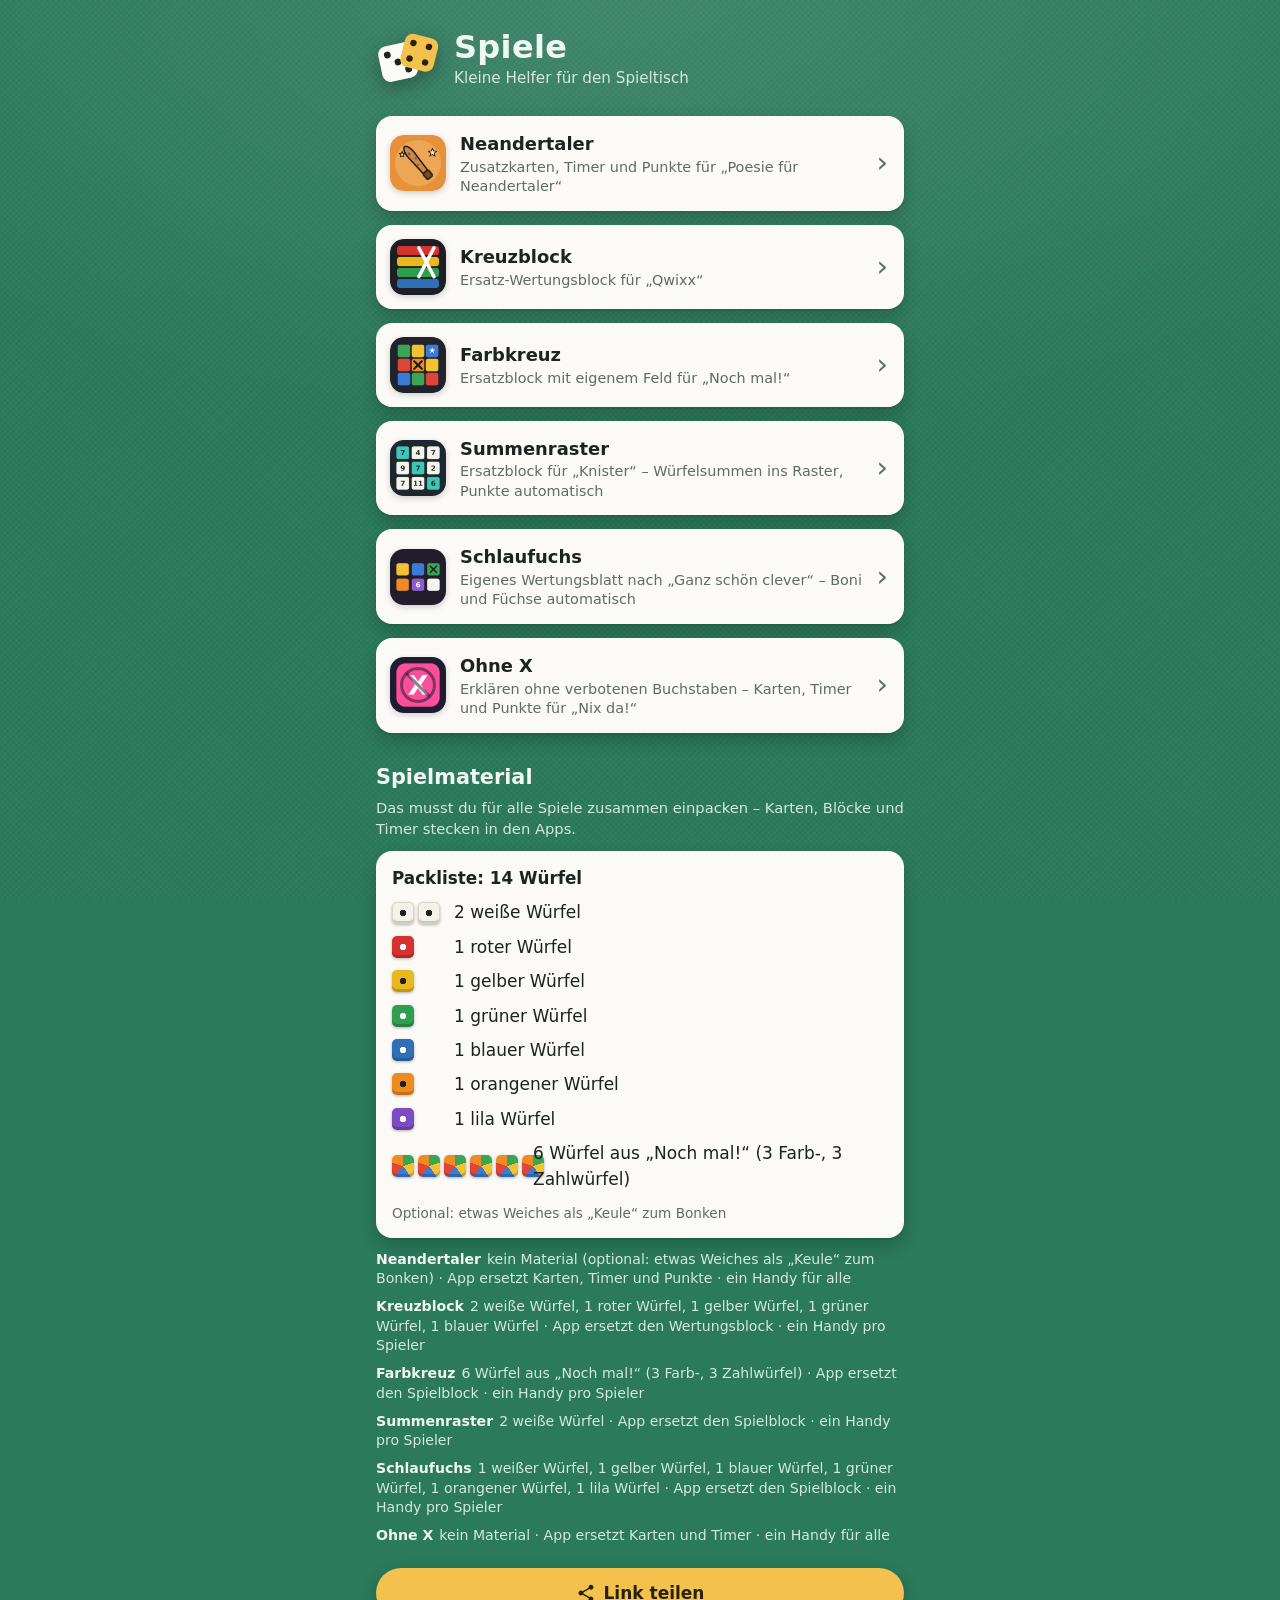
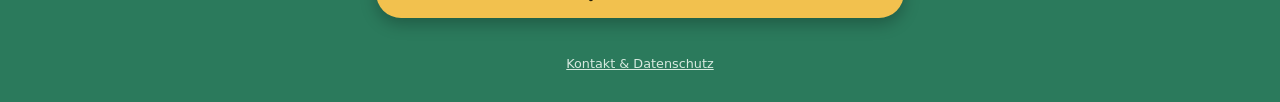
==== commit dcbcda00: "Ohne X: Karten, Timer und Punkte für „Nix da!“ Begriff plus verbotener Buchstabe, 3-2-1-Countdown, R" ====
--- a/index.html
+++ b/index.html
@@ -65,6 +65,13 @@
           <span>Eigenes Wertungsblatt nach „Ganz schön clever“ – Boni und Füchse automatisch</span></div>
       </a>
     </li>
+    <li>
+      <a href="ohne-x/">
+        <img src="ohne-x/icons/icon-192.png" alt="" width="56" height="56">
+        <div><strong>Ohne X</strong>
+          <span>Erklären ohne verbotenen Buchstaben – Karten, Timer und Punkte für „Nix da!“</span></div>
+      </a>
+    </li>
   </ul>
 
   <section class="material" aria-labelledby="matTitle">
@@ -92,7 +99,7 @@
   // braucht die Packliste von jedem Teil nur die größte Anzahl eines Spiels.
   (function () {
     var ITEMS = {
-      'wuerfel-weiss': { name: 'weiße Würfel', die: 'white' },
+      'wuerfel-weiss': { name: 'weißer Würfel', plural: 'weiße Würfel', die: 'white' },
       'wuerfel-rot':   { name: 'roter Würfel', plural: 'rote Würfel', die: 'red' },
       'wuerfel-gelb':  { name: 'gelber Würfel', plural: 'gelbe Würfel', die: 'yellow' },
       'wuerfel-gruen': { name: 'grüner Würfel', plural: 'grüne Würfel', die: 'green' },
@@ -140,6 +147,13 @@
         optional: [],
         app: 'den Spielblock',
         phones: 'ein Handy pro Spieler'
+      },
+      {
+        name: 'Ohne X',
+        need: [],
+        optional: [],
+        app: 'Karten und Timer',
+        phones: 'ein Handy für alle'
       }
     ];
 
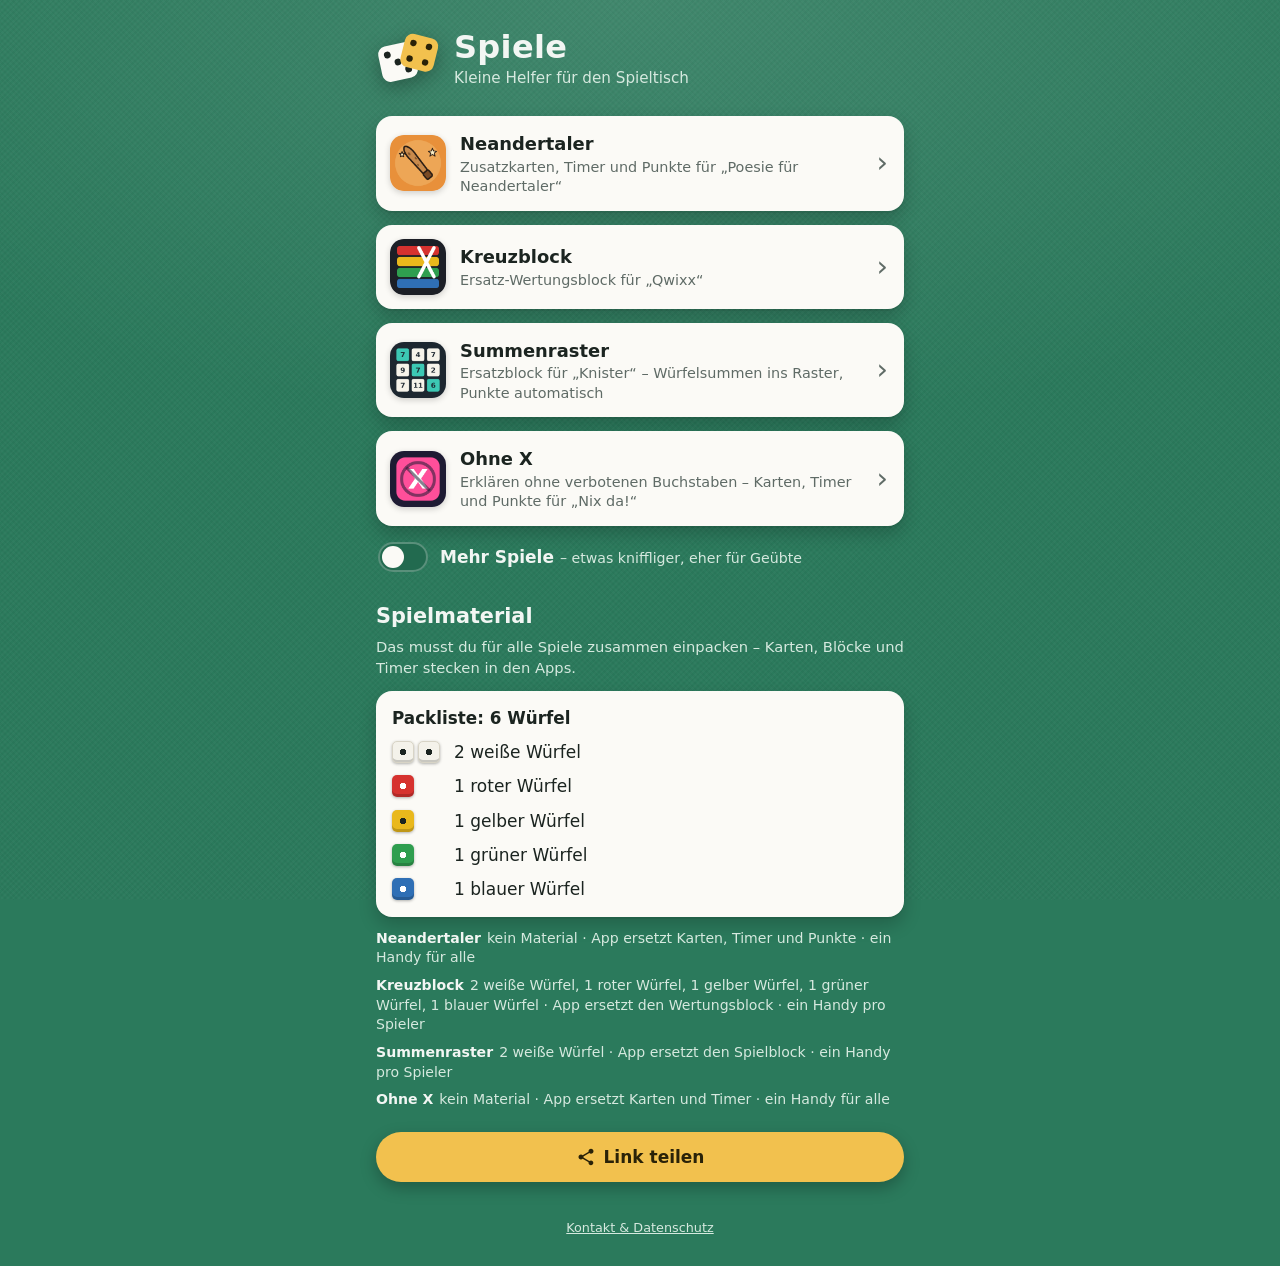
==== commit 2a0a45a1: "Übersicht: Schalter „Mehr Spiele“, Keule aus der Packliste Farbkreuz und Schlaufuchs erscheinen erst" ====
--- a/index.html
+++ b/index.html
@@ -44,7 +44,7 @@
           <span>Ersatz-Wertungsblock für „Qwixx“</span></div>
       </a>
     </li>
-    <li>
+    <li class="more">
       <a href="farbkreuz/">
         <img src="farbkreuz/icons/icon-192.png" alt="" width="56" height="56">
         <div><strong>Farbkreuz</strong>
@@ -58,7 +58,7 @@
           <span>Ersatzblock für „Knister“ – Würfelsummen ins Raster, Punkte automatisch</span></div>
       </a>
     </li>
-    <li>
+    <li class="more">
       <a href="schlaufuchs/">
         <img src="schlaufuchs/icons/icon-192.png" alt="" width="56" height="56">
         <div><strong>Schlaufuchs</strong>
@@ -73,6 +73,12 @@
       </a>
     </li>
   </ul>
+
+  <label class="more-switch">
+    <input type="checkbox" id="moreGames" role="switch">
+    <span class="track" aria-hidden="true"></span>
+    <span>Mehr Spiele <small>– etwas kniffliger, eher für Geübte</small></span>
+  </label>
 
   <section class="material" aria-labelledby="matTitle">
     <h2 id="matTitle">Spielmaterial</h2>
@@ -106,14 +112,13 @@
       'wuerfel-blau':  { name: 'blauer Würfel', plural: 'blaue Würfel', die: 'blue' },
       'wuerfel-orange': { name: 'orangener Würfel', plural: 'orangene Würfel', die: 'orange' },
       'wuerfel-lila':  { name: 'lila Würfel', plural: 'lila Würfel', die: 'purple' },
-      'wuerfel-nochmal': { name: 'Würfel aus „Noch mal!“ (3 Farb-, 3 Zahlwürfel)', die: 'nochmal' },
-      'keule':         { name: 'etwas Weiches als „Keule“ zum Bonken' }
+      'wuerfel-nochmal': { name: 'Würfel aus „Noch mal!“ (3 Farb-, 3 Zahlwürfel)', die: 'nochmal' }
     };
     var GAMES = [
       {
         name: 'Neandertaler',
         need: [],
-        optional: [['keule', 1]],
+        optional: [],
         app: 'Karten, Timer und Punkte',
         phones: 'ein Handy für alle'
       },
@@ -127,6 +132,7 @@
       },
       {
         name: 'Farbkreuz',
+        more: true,      // nur bei „Mehr Spiele“
         need: [['wuerfel-nochmal', 6]],
         optional: [],
         app: 'den Spielblock',
@@ -141,6 +147,7 @@
       },
       {
         name: 'Schlaufuchs',
+        more: true,      // nur bei „Mehr Spiele“
         // Originalfarben: Weiß, Gelb, Blau, Grün, Orange, Lila
         need: [['wuerfel-weiss', 1], ['wuerfel-gelb', 1], ['wuerfel-blau', 1],
                ['wuerfel-gruen', 1], ['wuerfel-orange', 1], ['wuerfel-lila', 1]],
@@ -177,49 +184,68 @@
       return li;
     }
 
-    // Packliste: größte Anzahl je Teil über alle Spiele
-    var need = {}, opt = {};
-    GAMES.forEach(function (g) {
-      g.need.forEach(function (x) { need[x[0]] = Math.max(need[x[0]] || 0, x[1]); });
-      g.optional.forEach(function (x) { opt[x[0]] = Math.max(opt[x[0]] || 0, x[1]); });
+    // Packliste und Liste pro Spiel; „Mehr Spiele“ blendet Fortgeschrittenes ein.
+    var KEY_MORE = 'uebersicht:mehr';
+    var sw = document.getElementById('moreGames');
+    try { sw.checked = localStorage.getItem(KEY_MORE) === '1'; } catch (e) { /* egal */ }
+
+    function render() {
+      var more = sw.checked;
+      document.body.classList.toggle('show-more', more);
+      var games = GAMES.filter(function (g) { return more || !g.more; });
+
+      // Packliste: größte Anzahl je Teil über alle gezeigten Spiele
+      var need = {}, opt = {};
+      games.forEach(function (g) {
+        g.need.forEach(function (x) { need[x[0]] = Math.max(need[x[0]] || 0, x[1]); });
+        g.optional.forEach(function (x) { opt[x[0]] = Math.max(opt[x[0]] || 0, x[1]); });
+      });
+      var pack = document.getElementById('pack');
+      pack.textContent = '';
+      var ul = document.createElement('ul');
+      ul.className = 'pack-list';
+      Object.keys(ITEMS).forEach(function (id) { if (need[id]) ul.appendChild(chip(id, need[id])); });
+      var total = Object.keys(need).filter(function (id) { return ITEMS[id].die; })
+        .reduce(function (s, id) { return s + need[id]; }, 0);
+      var h = document.createElement('p');
+      h.className = 'pack-head';
+      h.textContent = total ? 'Packliste: ' + total + ' Würfel' : 'Packliste';
+      pack.appendChild(h);
+      pack.appendChild(ul);
+      var optIds = Object.keys(opt).filter(function (id) { return !need[id]; });
+      if (optIds.length) {
+        var o = document.createElement('p');
+        o.className = 'pack-optional';
+        o.textContent = 'Optional: ' + optIds.map(function (id) { return ITEMS[id].name; }).join(', ');
+        pack.appendChild(o);
+      }
+
+      // Pro Spiel
+      var per = document.getElementById('perGame');
+      per.textContent = '';
+      games.forEach(function (g) {
+        var li = document.createElement('li');
+        var t = document.createElement('strong');
+        t.textContent = g.name;
+        var d = document.createElement('span');
+        var parts = g.need.length
+          ? g.need.map(function (x) { return label(x[0], x[1]); }).join(', ')
+          : 'kein Material';
+        if (g.optional.length) {
+          parts += ' (optional: ' + g.optional.map(function (x) { return ITEMS[x[0]].name; }).join(', ') + ')';
+        }
+        d.textContent = parts + ' · App ersetzt ' + g.app + ' · ' + g.phones;
+        li.appendChild(t);
+        li.appendChild(d);
+        per.appendChild(li);
+      });
+    }
+
+    sw.addEventListener('change', function () {
+      try { localStorage.setItem(KEY_MORE, sw.checked ? '1' : '0'); } catch (e) { /* egal */ }
+      render();
     });
-    var pack = document.getElementById('pack');
-    var ul = document.createElement('ul');
-    ul.className = 'pack-list';
-    Object.keys(ITEMS).forEach(function (id) { if (need[id]) ul.appendChild(chip(id, need[id])); });
-    var total = Object.keys(need).filter(function (id) { return ITEMS[id].die; })
-      .reduce(function (s, id) { return s + need[id]; }, 0);
-    var h = document.createElement('p');
-    h.className = 'pack-head';
-    h.textContent = total ? 'Packliste: ' + total + ' Würfel' : 'Packliste';
-    pack.appendChild(h);
-    pack.appendChild(ul);
-    var optIds = Object.keys(opt).filter(function (id) { return !need[id]; });
-    if (optIds.length) {
-      var o = document.createElement('p');
-      o.className = 'pack-optional';
-      o.textContent = 'Optional: ' + optIds.map(function (id) { return ITEMS[id].name; }).join(', ');
-      pack.appendChild(o);
-    }
-
-    // Pro Spiel
-    var per = document.getElementById('perGame');
-    GAMES.forEach(function (g) {
-      var li = document.createElement('li');
-      var t = document.createElement('strong');
-      t.textContent = g.name;
-      var d = document.createElement('span');
-      var parts = g.need.length
-        ? g.need.map(function (x) { return label(x[0], x[1]); }).join(', ')
-        : 'kein Material';
-      if (g.optional.length) {
-        parts += ' (optional: ' + g.optional.map(function (x) { return ITEMS[x[0]].name; }).join(', ') + ')';
-      }
-      d.textContent = parts + ' · App ersetzt ' + g.app + ' · ' + g.phones;
-      li.appendChild(t);
-      li.appendChild(d);
-      per.appendChild(li);
-    });
+    render();
   })();
 </script>
 <script>
--- a/site.css
+++ b/site.css
@@ -59,6 +59,42 @@
 /* ------------------------------------------------ Spielkarten */
 
 .games { list-style: none; margin: 0; padding: 0; display: grid; gap: 14px; }
+/* „Mehr Spiele“: kniffligere Spiele erst nach dem Einschalten zeigen */
+body:not(.show-more) .games .more { display: none; }
+
+.more-switch {
+  display: flex;
+  align-items: center;
+  gap: 12px;
+  margin: 16px 2px 0;
+  color: var(--text);
+  font-weight: 700;
+  cursor: pointer;
+  -webkit-tap-highlight-color: transparent;
+}
+.more-switch small { color: var(--muted); font-weight: 400; }
+.more-switch input { position: absolute; opacity: 0; width: 1px; height: 1px; }
+.more-switch .track {
+  flex: none;
+  width: 50px; height: 30px;
+  border-radius: 15px;
+  background: var(--felt-dark);
+  box-shadow: inset 0 0 0 2px rgb(255 255 255 / .25);
+  position: relative;
+  transition: background .2s;
+}
+.more-switch .track::after {
+  content: "";
+  position: absolute;
+  top: 4px; left: 4px;
+  width: 22px; height: 22px;
+  border-radius: 50%;
+  background: var(--card);
+  transition: transform .2s;
+}
+.more-switch input:checked + .track { background: var(--gold); box-shadow: none; }
+.more-switch input:checked + .track::after { transform: translateX(20px); }
+.more-switch input:focus-visible + .track { outline: 2px solid var(--gold); outline-offset: 2px; }
 .games a {
   position: relative;
   display: flex;
